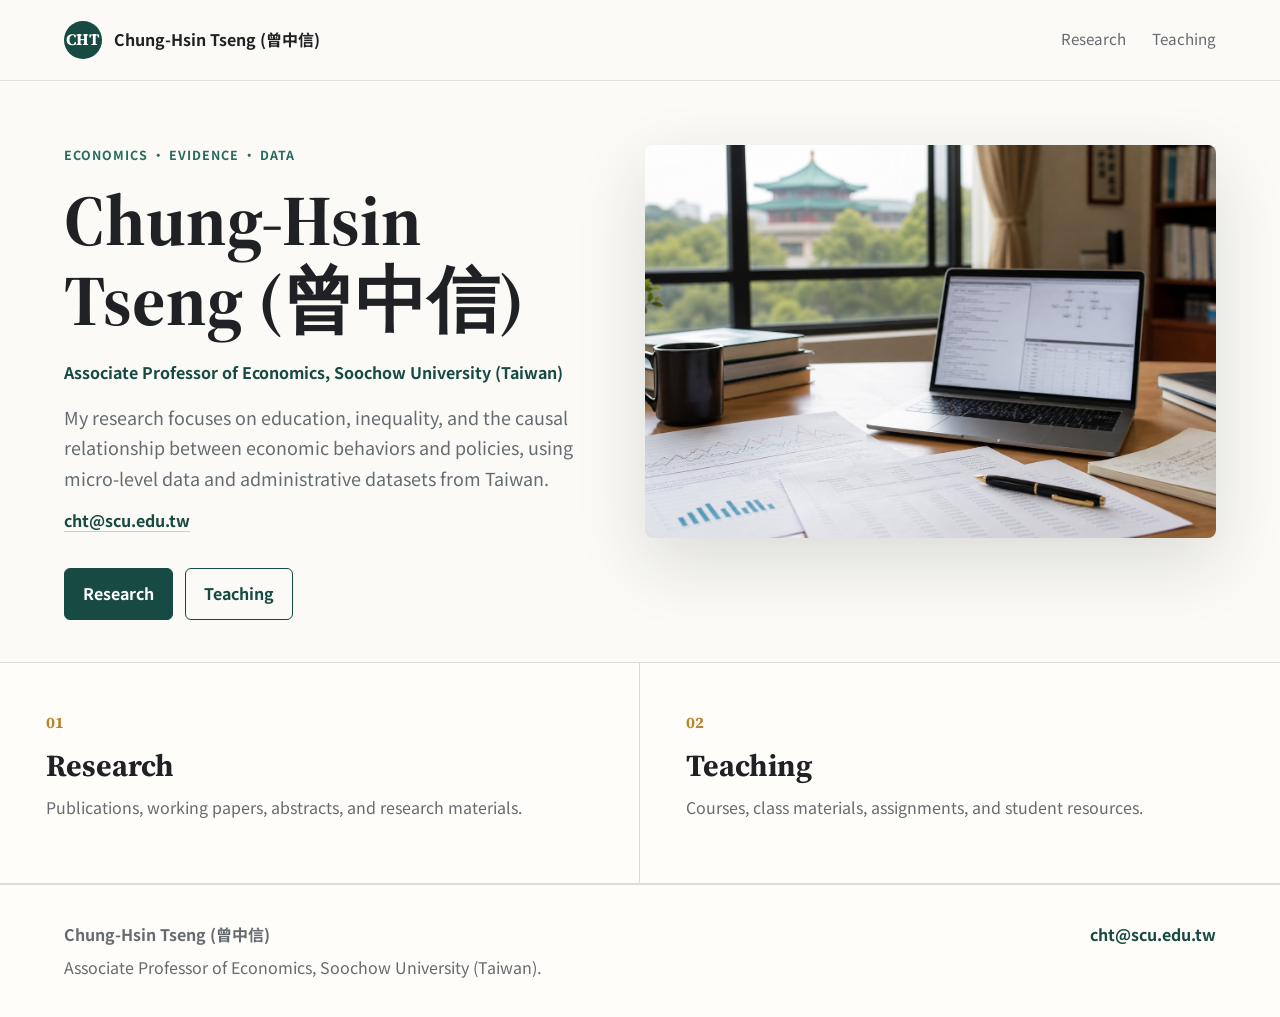
==== index.html @ 519c1d67 "Initial academic website" ====
<!doctype html>
<html lang="en">
  <head>
    <meta charset="utf-8">
    <meta name="viewport" content="width=device-width, initial-scale=1">
    <meta
      name="description"
      content="Chung-Hsin Tseng's academic website for research, teaching, and data-focused learning resources."
    >
    <title>Chung-Hsin Tseng (曾中信)</title>
    <link rel="preconnect" href="https://fonts.googleapis.com">
    <link rel="preconnect" href="https://fonts.gstatic.com" crossorigin>
    <link
      href="https://fonts.googleapis.com/css2?family=Noto+Sans+TC:wght@400;500;700&family=Source+Serif+4:opsz,wght@8..60,600;8..60,700&display=swap"
      rel="stylesheet"
    >
    <link rel="stylesheet" href="styles.css">
  </head>
  <body>
    <header class="site-header">
      <a class="brand" href="index.html" aria-label="Chung-Hsin Tseng homepage">
        <span class="brand-mark">CHT</span>
        <span>Chung-Hsin Tseng (曾中信)</span>
      </a>
      <nav class="nav" aria-label="Primary navigation">
        <a href="research.html">Research</a>
        <a href="teaching.html">Teaching</a>
      </nav>
    </header>

    <main>
      <section class="home-hero" aria-labelledby="hero-title">
        <div class="home-hero-copy">
          <p class="eyebrow">Economics &middot; Evidence &middot; Data</p>
          <h1 id="hero-title">Chung-Hsin Tseng (曾中信)</h1>
          <p class="hero-role">Associate Professor of Economics, Soochow University (Taiwan)</p>
          <p class="hero-lede">
            My research focuses on education, inequality, and the causal relationship
            between economic behaviors and policies, using micro-level data and
            administrative datasets from Taiwan.
          </p>
          <p class="hero-contact">
            <a href="mailto:cht@scu.edu.tw">cht@scu.edu.tw</a>
          </p>
          <div class="hero-actions" aria-label="Featured links">
            <a class="button primary" href="research.html">Research</a>
            <a class="button secondary" href="teaching.html">Teaching</a>
          </div>
        </div>
        <figure class="home-hero-media">
          <img src="assets/homepage-hero.png" alt="Research desk with data tables, charts, and a laptop">
        </figure>
      </section>

      <section class="home-paths" aria-label="Main sections">
        <a class="path-card" href="research.html">
          <span>01</span>
          <h2>Research</h2>
          <p>Publications, working papers, abstracts, and research materials.</p>
        </a>
        <a class="path-card" href="teaching.html">
          <span>02</span>
          <h2>Teaching</h2>
          <p>Courses, class materials, assignments, and student resources.</p>
        </a>
      </section>
    </main>

    <footer class="footer">
      <div>
        <strong>Chung-Hsin Tseng (曾中信)</strong>
        <p>Associate Professor of Economics, Soochow University (Taiwan).</p>
      </div>
      <div class="footer-links">
        <a href="mailto:cht@scu.edu.tw">cht@scu.edu.tw</a>
      </div>
    </footer>

    <script src="script.js"></script>
  </body>
</html>
---- styles.css ----
:root {
  --ink: #202124;
  --muted: #656b70;
  --line: #d9ded8;
  --paper: #fbfaf6;
  --panel: #fffdf9;
  --soft: #eef2ed;
  --accent: #276b5f;
  --accent-dark: #164a42;
  --gold: #b9862d;
  --shadow: 0 24px 70px rgba(31, 38, 34, 0.14);
}

* {
  box-sizing: border-box;
}

html {
  scroll-behavior: smooth;
}

body {
  margin: 0;
  color: var(--ink);
  background: var(--paper);
  font-family: "Noto Sans TC", system-ui, -apple-system, BlinkMacSystemFont, "Segoe UI", sans-serif;
  line-height: 1.7;
}

a {
  color: inherit;
  text-decoration: none;
}

img {
  display: block;
  max-width: 100%;
}

.site-header {
  position: sticky;
  top: 0;
  z-index: 20;
  display: flex;
  align-items: center;
  justify-content: space-between;
  gap: 24px;
  padding: 18px clamp(20px, 5vw, 72px);
  background: rgba(251, 250, 246, 0.94);
  border-bottom: 1px solid rgba(217, 222, 216, 0.9);
  backdrop-filter: blur(16px);
}

.site-header.is-scrolled {
  box-shadow: 0 12px 30px rgba(31, 38, 34, 0.08);
}

.brand {
  display: inline-flex;
  align-items: center;
  gap: 12px;
  font-weight: 700;
}

.brand-mark {
  display: inline-grid;
  width: 38px;
  height: 38px;
  place-items: center;
  color: #fff;
  background: var(--accent-dark);
  border-radius: 50%;
  font-family: "Source Serif 4", Georgia, serif;
}

.nav {
  display: flex;
  align-items: center;
  gap: clamp(14px, 2vw, 28px);
  color: var(--muted);
  font-size: 0.95rem;
}

.nav a {
  padding: 8px 0;
  border-bottom: 2px solid transparent;
}

.nav a:hover,
.nav a:focus-visible,
.nav a[aria-current="page"] {
  color: var(--accent-dark);
  border-color: var(--gold);
}

.home-hero {
  display: grid;
  grid-template-columns: minmax(0, 0.95fr) minmax(320px, 1.05fr);
  align-items: start;
  gap: clamp(28px, 5vw, 78px);
  padding: clamp(34px, 5vw, 64px) clamp(20px, 5vw, 72px) 42px;
}

.home-hero-copy {
  max-width: 760px;
}

.eyebrow {
  margin: 0 0 14px;
  color: var(--accent);
  font-size: 0.78rem;
  font-weight: 700;
  letter-spacing: 0.08em;
  text-transform: uppercase;
}

h1,
h2 {
  margin: 0;
  font-family: "Source Serif 4", Georgia, serif;
  line-height: 1.12;
}

h1 {
  font-size: clamp(2.8rem, 5.6vw, 5.4rem);
}

h2 {
  font-size: clamp(1.55rem, 2.4vw, 2.15rem);
}

p {
  margin: 0;
}

.hero-lede {
  max-width: 610px;
  margin-top: 16px;
  color: var(--muted);
  font-size: clamp(1.04rem, 1.4vw, 1.18rem);
}

.hero-role {
  margin-top: 18px;
  color: var(--accent-dark);
  font-weight: 700;
}

.hero-contact {
  margin-top: 14px;
  color: var(--accent-dark);
  font-weight: 700;
}

.hero-contact a {
  text-decoration: underline;
  text-decoration-color: rgba(39, 107, 95, 0.28);
  text-underline-offset: 4px;
}

.hero-actions {
  display: flex;
  flex-wrap: wrap;
  gap: 12px;
  margin-top: 34px;
}

.button {
  display: inline-flex;
  align-items: center;
  justify-content: center;
  min-height: 46px;
  padding: 11px 18px;
  border: 1px solid var(--accent-dark);
  border-radius: 6px;
  font-weight: 700;
}

.button.primary {
  color: #fff;
  background: var(--accent-dark);
}

.button.secondary {
  color: var(--accent-dark);
  background: transparent;
}

.button:hover,
.button:focus-visible {
  transform: translateY(-1px);
}

.home-hero-media {
  margin: 0;
}

.home-hero-media img {
  width: 100%;
  aspect-ratio: 16 / 11;
  object-fit: cover;
  border-radius: 8px;
  box-shadow: var(--shadow);
}

.home-paths {
  display: grid;
  grid-template-columns: repeat(2, minmax(0, 1fr));
  border-top: 1px solid var(--line);
  border-bottom: 1px solid var(--line);
}

.path-card {
  display: grid;
  align-content: start;
  gap: 12px;
  min-height: 220px;
  padding: clamp(26px, 4vw, 46px);
  background: var(--panel);
  border-right: 1px solid var(--line);
}

.path-card:last-child {
  border-right: 0;
}

.path-card span {
  color: var(--gold);
  font-family: "Source Serif 4", Georgia, serif;
  font-weight: 700;
}

.path-card p {
  color: var(--muted);
}

.path-card:hover,
.path-card:focus-visible {
  background: var(--soft);
}

.page-main {
  padding: clamp(52px, 7vw, 90px) clamp(20px, 5vw, 72px) clamp(70px, 9vw, 120px);
}

.page-intro {
  max-width: 860px;
  margin-bottom: clamp(38px, 6vw, 72px);
}

.page-intro h1 {
  font-size: clamp(3.2rem, 7vw, 6.4rem);
}

.page-intro p {
  max-width: 720px;
  margin-top: 18px;
  color: var(--muted);
  font-size: 1.08rem;
}

.content-list {
  display: grid;
  gap: 1px;
  max-width: 980px;
  border: 1px solid var(--line);
  background: var(--line);
}

.content-list article {
  display: grid;
  grid-template-columns: minmax(180px, 0.38fr) minmax(0, 0.62fr);
  gap: 24px;
  padding: clamp(24px, 4vw, 38px);
  background: var(--panel);
}

.content-list p {
  color: var(--muted);
}

.course-list {
  display: grid;
  grid-template-columns: repeat(2, minmax(0, 1fr));
  gap: 14px;
  max-width: 980px;
}

.course-item {
  padding: clamp(22px, 4vw, 34px);
  background: var(--panel);
  border: 1px solid var(--line);
  border-radius: 8px;
}

.course-item h2 {
  font-family: "Noto Sans TC", system-ui, sans-serif;
  font-size: clamp(1.2rem, 2vw, 1.45rem);
}

.course-item p {
  margin-top: 8px;
  color: var(--muted);
}

.research-section {
  max-width: 1040px;
  margin-top: clamp(46px, 7vw, 82px);
}

.research-section:first-of-type {
  margin-top: 0;
}

.research-section > h2 {
  margin-bottom: 18px;
}

.publication-list {
  display: grid;
  gap: 14px;
}

.publication-item,
.grant-item {
  padding: clamp(22px, 4vw, 34px);
  background: var(--panel);
  border: 1px solid var(--line);
  border-radius: 8px;
}

.publication-item h3,
.grant-item h3 {
  margin: 0;
  font-size: clamp(1.12rem, 2vw, 1.35rem);
  line-height: 1.35;
}

.publication-item h3 a {
  color: var(--accent-dark);
  text-decoration: underline;
  text-decoration-color: rgba(39, 107, 95, 0.3);
  text-underline-offset: 4px;
}

.pub-meta {
  margin-bottom: 8px;
  color: var(--gold);
  font-size: 0.82rem;
  font-weight: 700;
  letter-spacing: 0.06em;
  text-transform: uppercase;
}

.pub-authors,
.pub-venue,
.pub-translation {
  margin-top: 8px;
  color: var(--muted);
}

.pub-translation {
  font-style: italic;
}

.section-note {
  max-width: 760px;
  margin: -6px 0 20px;
  color: var(--muted);
}

.section-note a {
  color: var(--accent-dark);
  font-weight: 700;
  text-decoration: underline;
  text-decoration-color: rgba(39, 107, 95, 0.28);
  text-underline-offset: 4px;
}

.grant-list {
  display: grid;
  gap: 12px;
}

details {
  margin-top: 16px;
  color: var(--muted);
}

summary {
  width: max-content;
  cursor: pointer;
  color: var(--accent-dark);
  font-weight: 700;
}

details p {
  max-width: 850px;
  margin-top: 10px;
}

.lab-preview {
  display: grid;
  grid-template-columns: minmax(0, 0.85fr) minmax(320px, 1.15fr);
  gap: clamp(28px, 5vw, 72px);
  align-items: center;
  max-width: 1180px;
  padding: clamp(28px, 5vw, 48px);
  color: #f7f3ea;
  background: #183f3a;
  border-radius: 8px;
}

.lab-preview p {
  margin-top: 14px;
  color: rgba(247, 243, 234, 0.78);
}

.lab-panel {
  overflow: hidden;
  border: 1px solid rgba(255, 255, 255, 0.18);
  border-radius: 8px;
  background: #0f2e2a;
  box-shadow: 0 24px 70px rgba(0, 0, 0, 0.22);
}

.panel-bar {
  display: flex;
  gap: 7px;
  padding: 14px 16px;
  border-bottom: 1px solid rgba(255, 255, 255, 0.12);
}

.panel-bar span {
  width: 10px;
  height: 10px;
  border-radius: 50%;
  background: #e5bd66;
}

.panel-bar span:nth-child(2) {
  background: #d98072;
}

.panel-bar span:nth-child(3) {
  background: #86b7a9;
}

.lab-panel ol {
  display: grid;
  gap: 2px;
  margin: 0;
  padding: 16px;
  list-style-position: inside;
}

.lab-panel li {
  padding: 12px 14px;
  color: rgba(247, 243, 234, 0.8);
  background: rgba(255, 255, 255, 0.045);
  border-radius: 6px;
  font-family: Consolas, "Liberation Mono", monospace;
  font-size: 0.92rem;
}

.footer {
  display: flex;
  align-items: flex-start;
  justify-content: space-between;
  gap: 24px;
  padding: 36px clamp(20px, 5vw, 72px);
  color: var(--muted);
  background: var(--panel);
  border-top: 1px solid var(--line);
}

.footer p {
  margin-top: 6px;
}

.footer-links {
  display: flex;
  flex-wrap: wrap;
  gap: 16px;
}

.footer-links a,
.footer-links span {
  color: var(--accent-dark);
  font-weight: 700;
}

@media (max-width: 920px) {
  .site-header {
    position: static;
    align-items: flex-start;
    flex-direction: column;
  }

  .nav {
    flex-wrap: wrap;
  }

  .home-hero,
  .lab-preview {
    grid-template-columns: 1fr;
  }

  .home-hero {
    min-height: auto;
  }

  .home-hero-media {
    order: -1;
  }

  .home-paths {
    grid-template-columns: 1fr;
  }

  .path-card {
    min-height: 0;
    border-right: 0;
    border-bottom: 1px solid var(--line);
  }

  .path-card:last-child {
    border-bottom: 0;
  }

  .content-list article {
    grid-template-columns: 1fr;
    gap: 12px;
  }

  .course-list {
    grid-template-columns: 1fr;
  }
}

@media (max-width: 620px) {
  .brand {
    width: 100%;
  }

  .nav {
    width: 100%;
    justify-content: space-between;
    gap: 8px 14px;
    font-size: 0.88rem;
  }

  h1,
  .page-intro h1 {
    font-size: 2.6rem;
  }

  .hero-actions,
  .footer,
  .footer-links {
    flex-direction: column;
  }

  .button {
    width: 100%;
  }

  .lab-panel li {
    font-size: 0.78rem;
    overflow-wrap: anywhere;
  }
}
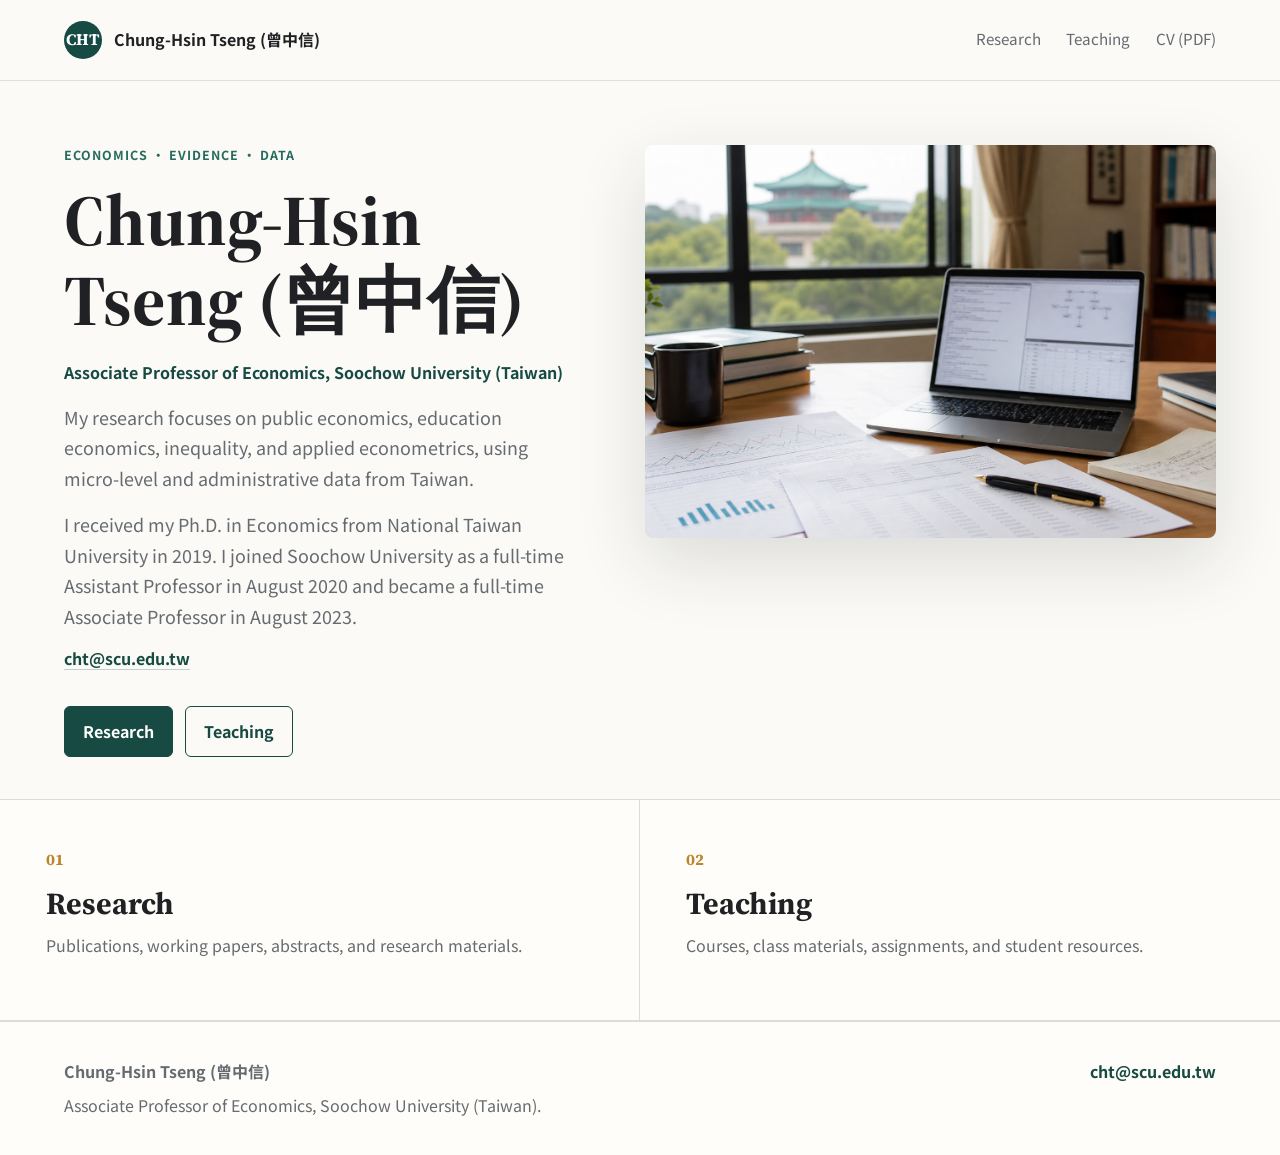
==== commit 898025b6: "Sync academic CV, research grants, and teaching history" ====
--- a/index.html
+++ b/index.html
@@ -25,6 +25,7 @@
       <nav class="nav" aria-label="Primary navigation">
         <a href="research.html">Research</a>
         <a href="teaching.html">Teaching</a>
+        <a href="assets/Chung-Hsin_Tseng_Academic_CV.pdf" target="_blank" rel="noopener">CV (PDF)</a>
       </nav>
     </header>
 
@@ -35,9 +36,13 @@
           <h1 id="hero-title">Chung-Hsin Tseng (曾中信)</h1>
           <p class="hero-role">Associate Professor of Economics, Soochow University (Taiwan)</p>
           <p class="hero-lede">
-            My research focuses on education, inequality, and the causal relationship
-            between economic behaviors and policies, using micro-level data and
-            administrative datasets from Taiwan.
+            My research focuses on public economics, education economics, inequality,
+            and applied econometrics, using micro-level and administrative data from Taiwan.
+          </p>
+          <p class="hero-lede">
+            I received my Ph.D. in Economics from National Taiwan University in 2019.
+            I joined Soochow University as a full-time Assistant Professor in August 2020
+            and became a full-time Associate Professor in August 2023.
           </p>
           <p class="hero-contact">
             <a href="mailto:cht@scu.edu.tw">cht@scu.edu.tw</a>
--- a/styles.css
+++ b/styles.css
@@ -293,7 +293,9 @@
   border-radius: 8px;
 }
 
-.course-item h2 {
+.course-item h2,
+.course-item h3 {
+  margin: 0;
   font-family: "Noto Sans TC", system-ui, sans-serif;
   font-size: clamp(1.2rem, 2vw, 1.45rem);
 }
@@ -301,6 +303,13 @@
 .course-item p {
   margin-top: 8px;
   color: var(--muted);
+}
+
+.teaching-note {
+  max-width: 980px;
+  margin-top: 28px;
+  color: var(--muted);
+  font-size: 0.875rem;
 }
 
 .research-section {
